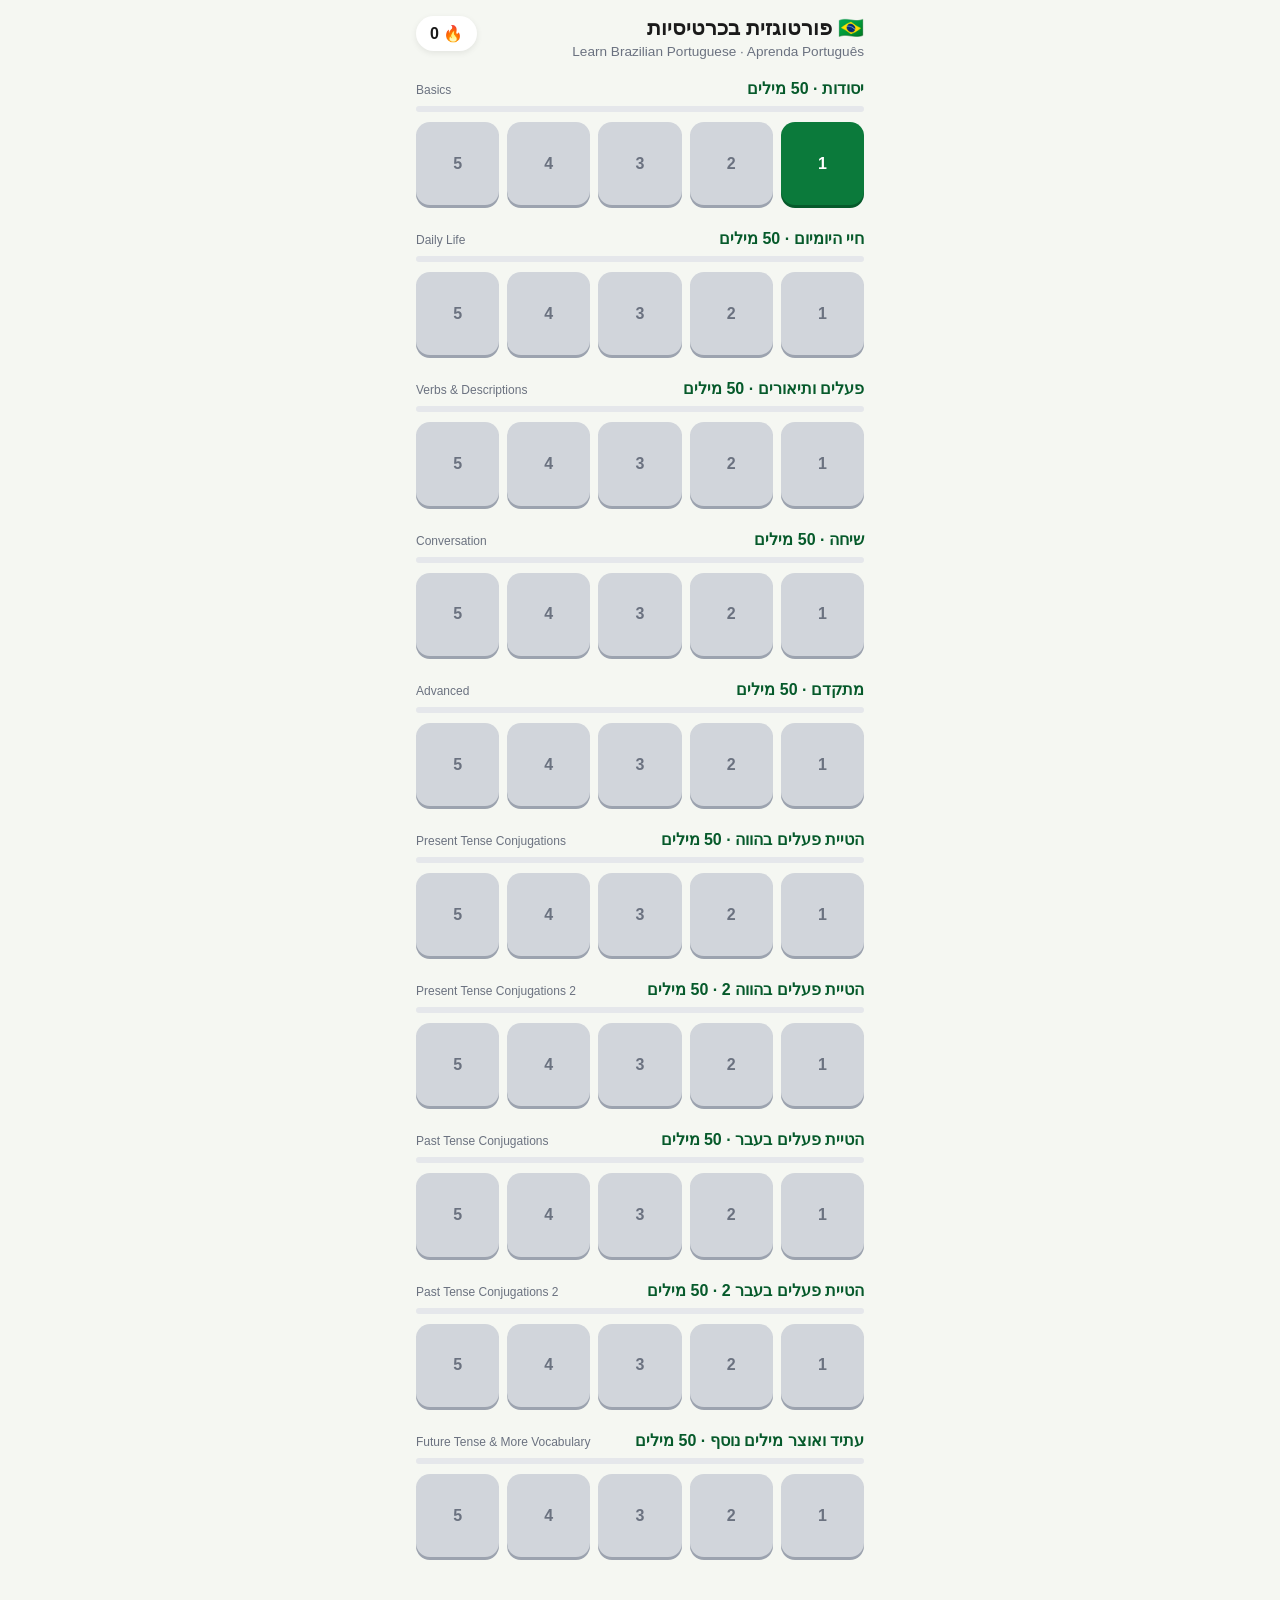
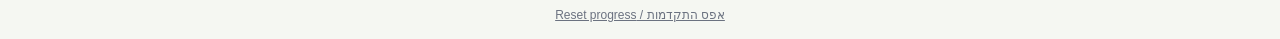
==== index.html @ 46af96eb "Add files via upload" ====
<!DOCTYPE html>
<html lang="he" dir="rtl">
<head>
<meta charset="UTF-8" />
<meta name="viewport" content="width=device-width, initial-scale=1, viewport-fit=cover, maximum-scale=1, user-scalable=no" />
<title>פורטוגזית בכרטיסיות | Português em Flashcards</title>

<!-- PWA / iPhone "Add to Home Screen" support -->
<meta name="apple-mobile-web-app-capable" content="yes" />
<meta name="apple-mobile-web-app-status-bar-style" content="black-translucent" />
<meta name="apple-mobile-web-app-title" content="Português" />
<meta name="theme-color" content="#0b7a3b" />
<link rel="manifest" href="manifest.json" />
<link rel="apple-touch-icon" href="icons/icon-192.png" />
<link rel="icon" href="icons/icon-192.png" />

<link rel="stylesheet" href="style.css" />
</head>
<body>

<div id="app">

  <!-- ===================== HOME SCREEN ===================== -->
  <section id="screen-home" class="screen active">
    <header class="home-header">
      <div class="home-title">
        <h1>🇧🇷 פורטוגזית בכרטיסיות</h1>
        <p class="subtitle">Learn Brazilian Portuguese · Aprenda Português</p>
      </div>
      <div class="streak-badge" id="streak-badge" title="רצף ימי לימוד / Study streak">
        🔥 <span id="streak-count">0</span>
      </div>
    </header>

    <div id="levels-container"></div>

    <footer class="home-footer">
      <button id="reset-progress-btn" class="link-btn">אפס התקדמות / Reset progress</button>
    </footer>
  </section>

  <!-- ===================== LESSON SCREEN ===================== -->
  <section id="screen-lesson" class="screen">
    <header class="lesson-header">
      <button id="back-btn" class="icon-btn" aria-label="חזרה / Back">←</button>
      <div class="lesson-progress-wrap">
        <div class="lesson-progress-bar"><div id="lesson-progress-fill"></div></div>
        <span id="card-counter">1 / 10</span>
      </div>
      <button id="replay-audio-btn" class="icon-btn" aria-label="השמע / Play">🔊</button>
    </header>

    <div class="card-stage">
      <div id="flashcard" class="flashcard">
        <div class="flashcard-face flashcard-front">
          <div class="pt-word" id="pt-word" dir="ltr"></div>
          <div class="tap-hint">הקש כדי לראות תרגום · tap to flip</div>
        </div>
        <div class="flashcard-face flashcard-back">
          <div class="back-he" id="back-he"></div>
          <div class="back-en" id="back-en" dir="ltr"></div>
          <div class="back-pt" id="back-pt" dir="ltr"></div>
        </div>
      </div>
    </div>

    <div class="lesson-controls">
      <button id="prev-card-btn" class="nav-btn">◁ הקודם</button>
      <button id="next-card-btn" class="nav-btn primary">הבא ▷</button>
    </div>
  </section>

  <!-- ===================== LESSON COMPLETE SCREEN ===================== -->
  <section id="screen-complete" class="screen">
    <div class="complete-box">
      <div class="complete-emoji">🎉</div>
      <h2>כל הכבוד! / Great job!</h2>
      <p id="complete-lesson-title"></p>
      <button id="complete-repeat-btn" class="nav-btn">חזור על השלב / Repeat</button>
      <button id="complete-continue-btn" class="nav-btn primary">המשך / Continue</button>
    </div>
  </section>

</div>

<script src="data.js"></script>
<script src="app.js"></script>
</body>
</html>
---- style.css ----
:root {
  --green: #0b7a3b;
  --green-dark: #065a2b;
  --yellow: #f6c90e;
  --blue: #1e3a8a;
  --bg: #f5f7f2;
  --card-bg: #ffffff;
  --text: #1a1a1a;
  --muted: #6b7280;
  --radius: 18px;
  --safe-top: env(safe-area-inset-top, 0px);
  --safe-bottom: env(safe-area-inset-bottom, 0px);
}

* { box-sizing: border-box; -webkit-tap-highlight-color: transparent; }

html, body {
  margin: 0;
  padding: 0;
  background: var(--bg);
  color: var(--text);
  font-family: -apple-system, BlinkMacSystemFont, "Segoe UI", Arial, sans-serif;
  overscroll-behavior-y: none;
  height: 100%;
}

#app {
  max-width: 480px;
  margin: 0 auto;
  min-height: 100vh;
  display: flex;
  flex-direction: column;
  position: relative;
}

.screen {
  display: none;
  flex: 1;
  flex-direction: column;
  padding: calc(16px + var(--safe-top)) 16px calc(16px + var(--safe-bottom));
  min-height: 100vh;
}
.screen.active { display: flex; }

/* ---------- HOME ---------- */
.home-header {
  display: flex;
  justify-content: space-between;
  align-items: flex-start;
  gap: 12px;
  margin-bottom: 20px;
}
.home-title h1 { font-size: 1.3rem; margin: 0 0 4px; }
.subtitle { margin: 0; color: var(--muted); font-size: 0.85rem; direction: ltr; text-align: right; }

.streak-badge {
  background: var(--card-bg);
  border-radius: 999px;
  padding: 8px 14px;
  font-weight: 700;
  box-shadow: 0 2px 6px rgba(0,0,0,0.08);
  white-space: nowrap;
}

.level-block { margin-bottom: 24px; }
.level-title {
  font-size: 1rem;
  font-weight: 700;
  color: var(--green-dark);
  margin-bottom: 8px;
  display: flex;
  justify-content: space-between;
  align-items: baseline;
}
.level-title .level-sub { font-size: 0.75rem; color: var(--muted); font-weight: 400; direction: ltr; }

.level-progress-track {
  height: 6px;
  background: #e5e7eb;
  border-radius: 4px;
  margin-bottom: 10px;
  overflow: hidden;
}
.level-progress-fill {
  height: 100%;
  background: var(--green);
  border-radius: 4px;
  transition: width .3s ease;
}

.lesson-grid {
  display: grid;
  grid-template-columns: repeat(5, 1fr);
  gap: 8px;
}

.lesson-chip {
  aspect-ratio: 1;
  border-radius: 14px;
  border: none;
  display: flex;
  flex-direction: column;
  align-items: center;
  justify-content: center;
  font-size: 0.7rem;
  font-weight: 700;
  color: white;
  background: var(--green);
  box-shadow: 0 3px 0 var(--green-dark);
  cursor: pointer;
  padding: 2px;
  line-height: 1.1;
}
.lesson-chip .chip-num { font-size: 1rem; }
.lesson-chip.locked {
  background: #d1d5db;
  box-shadow: 0 3px 0 #9ca3af;
  color: #6b7280;
  cursor: not-allowed;
}
.lesson-chip.done {
  background: var(--yellow);
  box-shadow: 0 3px 0 #b8960b;
  color: #3a2e00;
}
.lesson-chip:active:not(.locked) { transform: translateY(2px); box-shadow: none; }

.home-footer { margin-top: auto; text-align: center; padding-top: 24px; }
.link-btn {
  background: none;
  border: none;
  color: var(--muted);
  font-size: 0.75rem;
  text-decoration: underline;
  cursor: pointer;
}

/* ---------- LESSON ---------- */
.lesson-header {
  display: flex;
  align-items: center;
  gap: 10px;
  margin-bottom: 20px;
}
.icon-btn {
  background: var(--card-bg);
  border: none;
  border-radius: 50%;
  width: 42px;
  height: 42px;
  font-size: 1.1rem;
  box-shadow: 0 2px 6px rgba(0,0,0,0.08);
  cursor: pointer;
  flex-shrink: 0;
}
.lesson-progress-wrap { flex: 1; display: flex; flex-direction: column; align-items: center; gap: 4px; }
.lesson-progress-bar { width: 100%; height: 8px; background: #e5e7eb; border-radius: 4px; overflow: hidden; }
#lesson-progress-fill { height: 100%; width: 10%; background: var(--green); transition: width .25s ease; }
#card-counter { font-size: 0.75rem; color: var(--muted); direction: ltr; }

.card-stage {
  flex: 1;
  display: flex;
  align-items: center;
  justify-content: center;
  perspective: 1200px;
  padding: 10px 0;
}

.flashcard {
  width: 100%;
  max-width: 360px;
  height: 380px;
  position: relative;
  transform-style: preserve-3d;
  transition: transform .5s cubic-bezier(.4,.2,.2,1);
  cursor: pointer;
}
.flashcard.flipped { transform: rotateY(180deg); }

.flashcard-face {
  position: absolute;
  inset: 0;
  border-radius: var(--radius);
  backface-visibility: hidden;
  display: flex;
  flex-direction: column;
  align-items: center;
  justify-content: center;
  padding: 24px;
  box-shadow: 0 8px 20px rgba(0,0,0,0.12);
  text-align: center;
}
.flashcard-front {
  background: linear-gradient(160deg, var(--green) 0%, var(--green-dark) 100%);
  color: white;
}
.flashcard-back {
  background: var(--card-bg);
  color: var(--text);
  transform: rotateY(180deg);
  gap: 10px;
}

.pt-word { font-size: 2rem; font-weight: 800; line-height: 1.25; }
.tap-hint { margin-top: 18px; font-size: 0.75rem; opacity: 0.85; direction: ltr; }

.back-he { font-size: 1.7rem; font-weight: 800; }
.back-en { font-size: 1.05rem; color: var(--muted); }
.back-pt { font-size: 0.95rem; color: var(--green-dark); font-weight: 600; margin-top: 6px; }

.lesson-controls {
  display: flex;
  gap: 10px;
  margin-top: 16px;
}
.nav-btn {
  flex: 1;
  padding: 14px;
  border-radius: 14px;
  border: none;
  font-size: 0.95rem;
  font-weight: 700;
  background: #e5e7eb;
  color: var(--text);
  cursor: pointer;
}
.nav-btn.primary {
  background: var(--green);
  color: white;
  box-shadow: 0 3px 0 var(--green-dark);
}
.nav-btn:active { transform: translateY(1px); }
.nav-btn:disabled { opacity: 0.4; cursor: not-allowed; }

/* ---------- COMPLETE ---------- */
#screen-complete { align-items: center; justify-content: center; }
.complete-box { text-align: center; max-width: 320px; margin: 0 auto; }
.complete-emoji { font-size: 4rem; margin-bottom: 10px; }
.complete-box h2 { margin: 0 0 8px; }
#complete-lesson-title { color: var(--muted); margin-bottom: 24px; }
.complete-box .nav-btn { display: block; width: 100%; margin-bottom: 10px; }
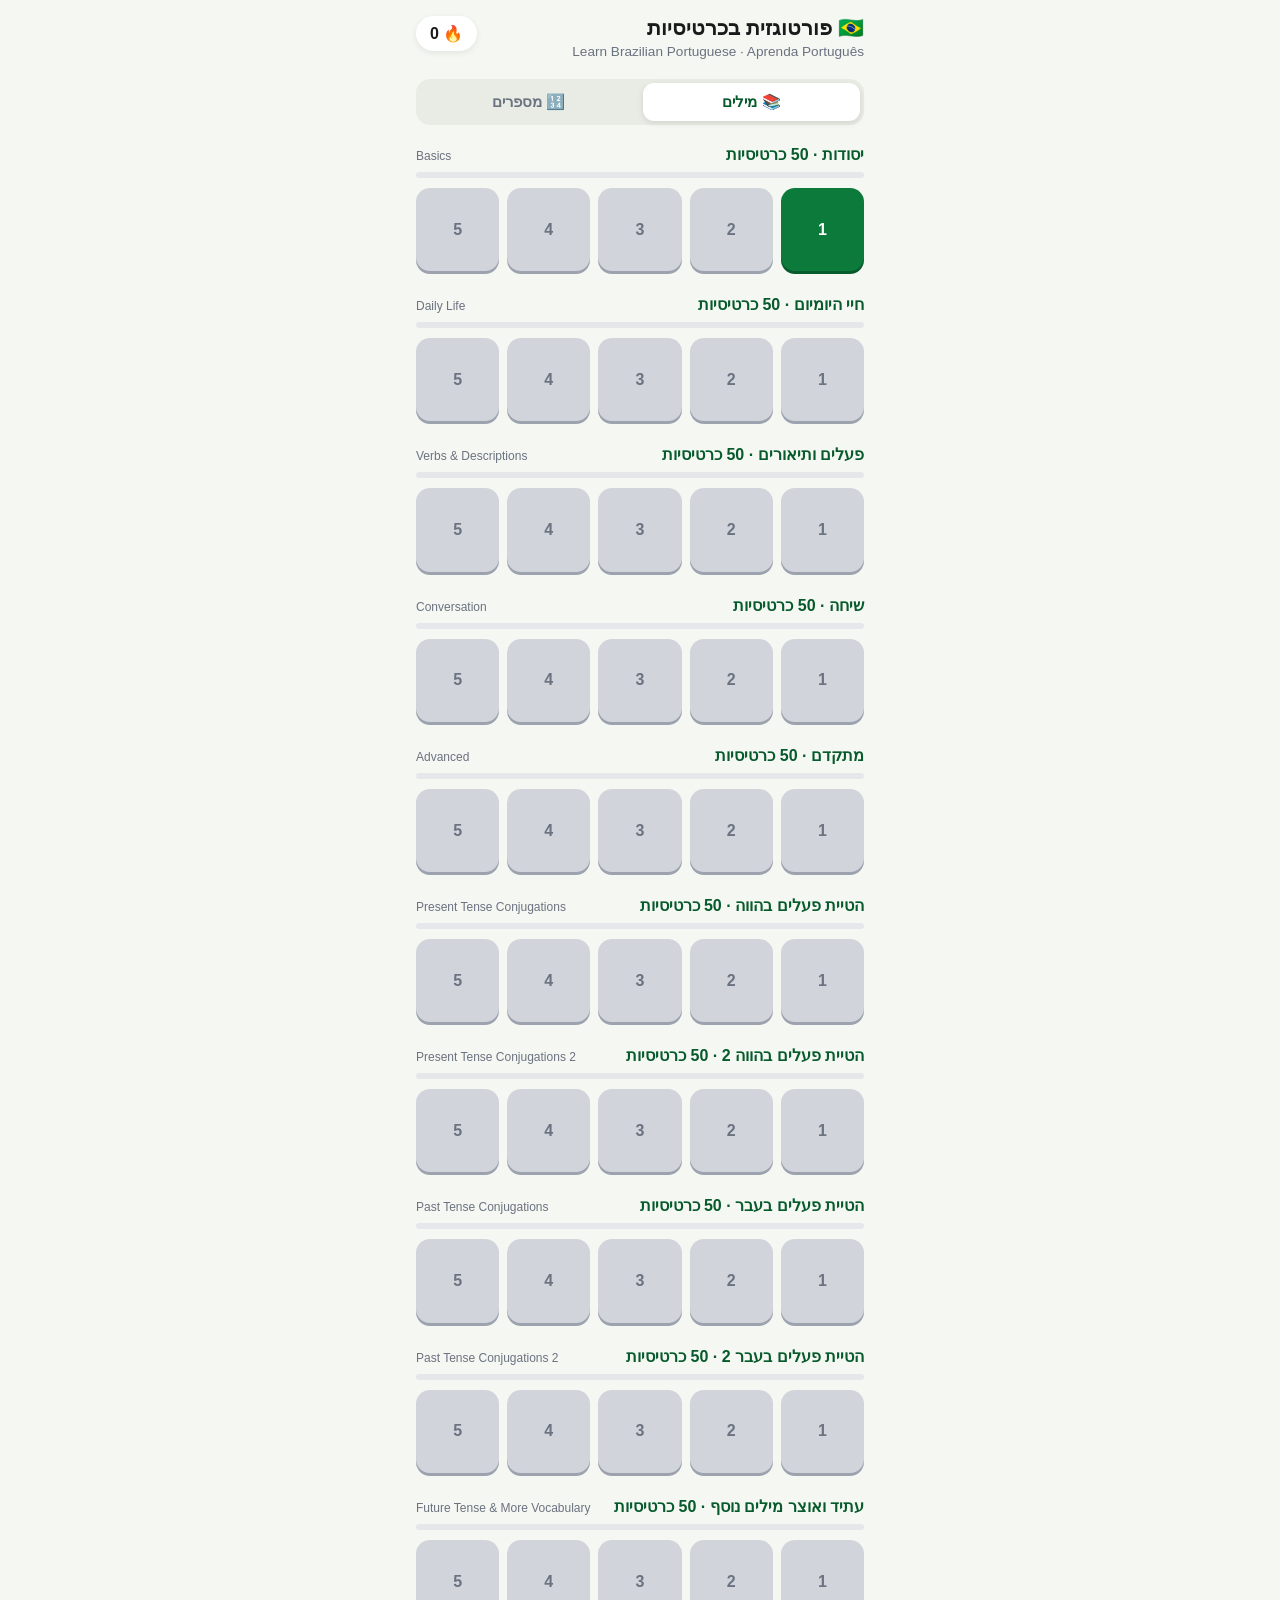
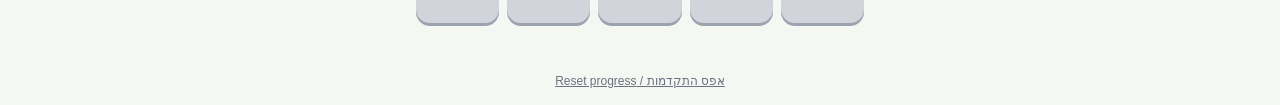
==== commit 1017ecea: "Add files via upload" ====
--- a/index.html
+++ b/index.html
@@ -31,6 +31,8 @@
         🔥 <span id="streak-count">0</span>
       </div>
     </header>
+
+    <div id="category-tabs" class="category-tabs"></div>
 
     <div id="levels-container"></div>
 
--- a/style.css
+++ b/style.css
@@ -62,6 +62,31 @@
   white-space: nowrap;
 }
 
+.category-tabs {
+  display: flex;
+  gap: 6px;
+  background: #e9ece4;
+  border-radius: 14px;
+  padding: 4px;
+  margin-bottom: 20px;
+}
+.tab-btn {
+  flex: 1;
+  border: none;
+  background: transparent;
+  color: var(--muted);
+  font-weight: 700;
+  font-size: 0.95rem;
+  padding: 10px 0;
+  border-radius: 11px;
+  cursor: pointer;
+}
+.tab-btn.active {
+  background: var(--card-bg);
+  color: var(--green-dark);
+  box-shadow: 0 2px 6px rgba(0,0,0,0.1);
+}
+
 .level-block { margin-bottom: 24px; }
 .level-title {
   font-size: 1rem;
@@ -177,6 +202,7 @@
   cursor: pointer;
 }
 .flashcard.flipped { transform: rotateY(180deg); }
+.flashcard.no-anim { transition: none; }
 
 .flashcard-face {
   position: absolute;
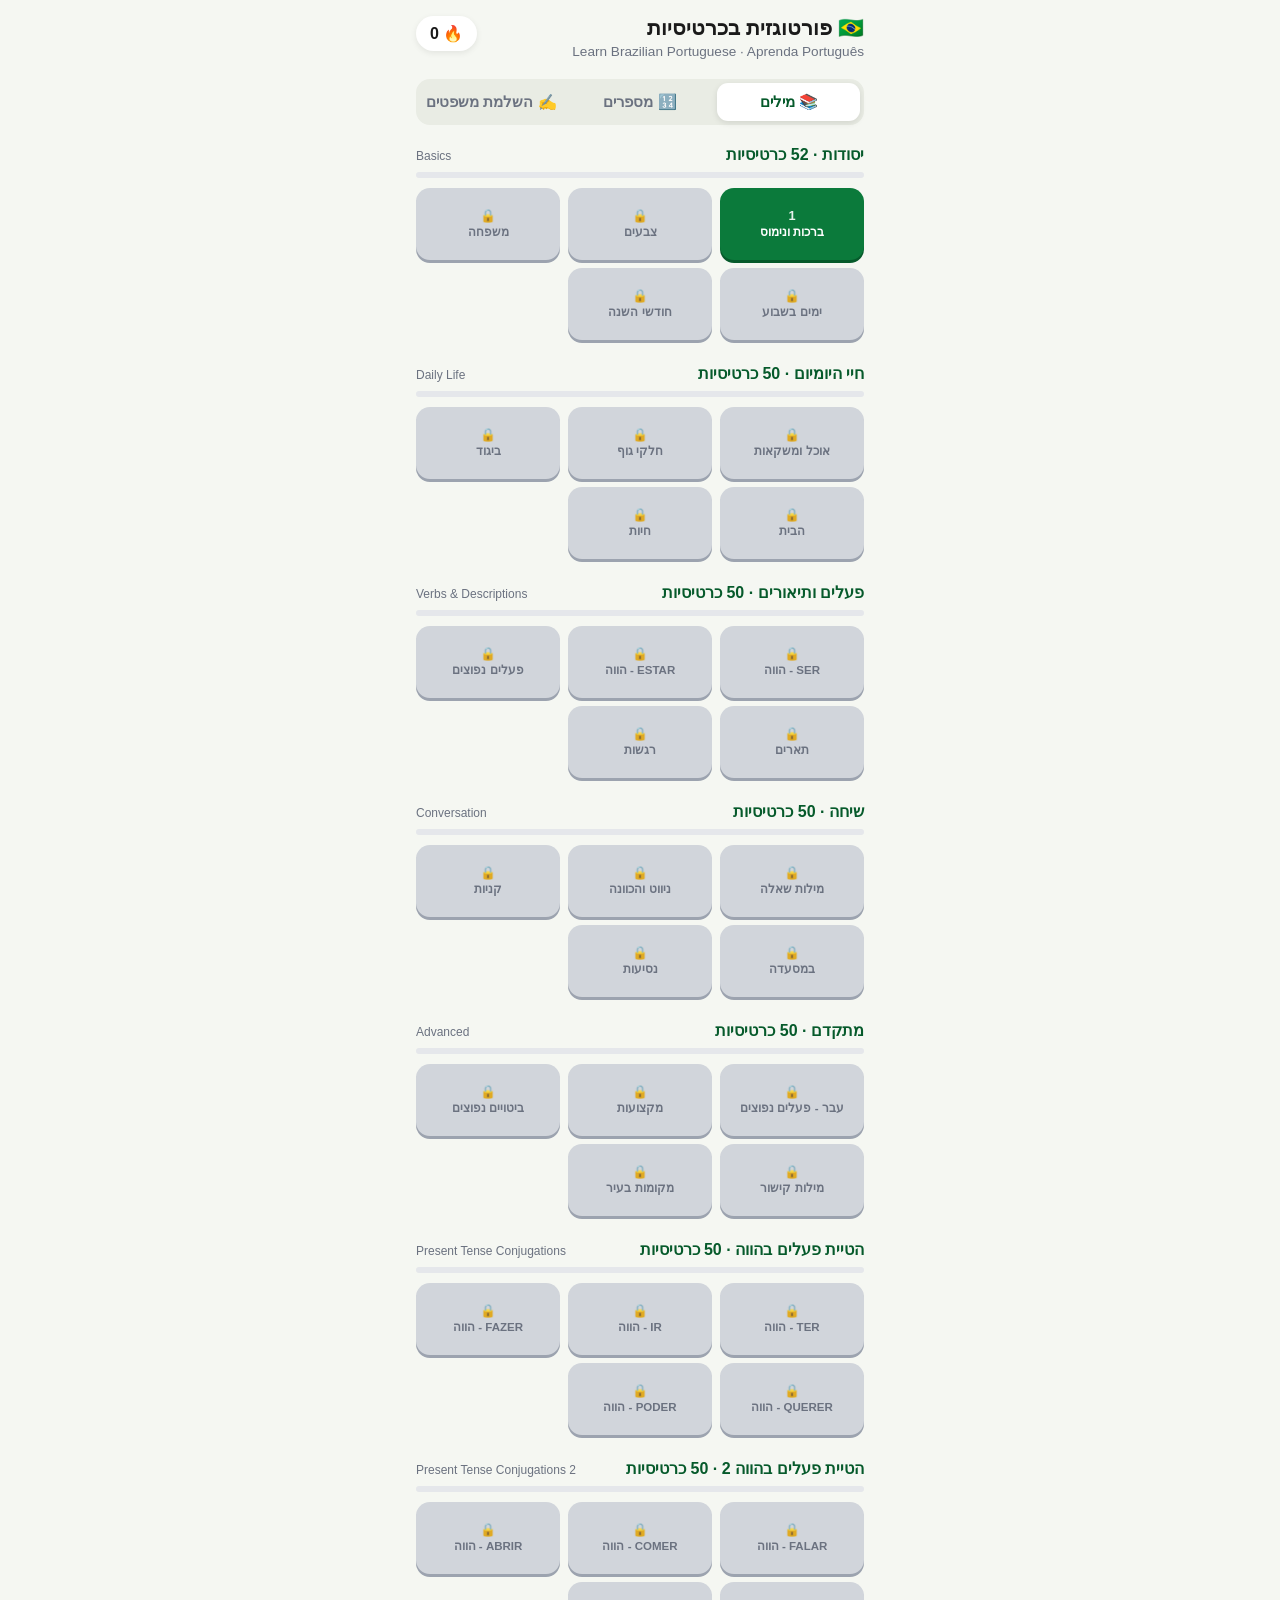
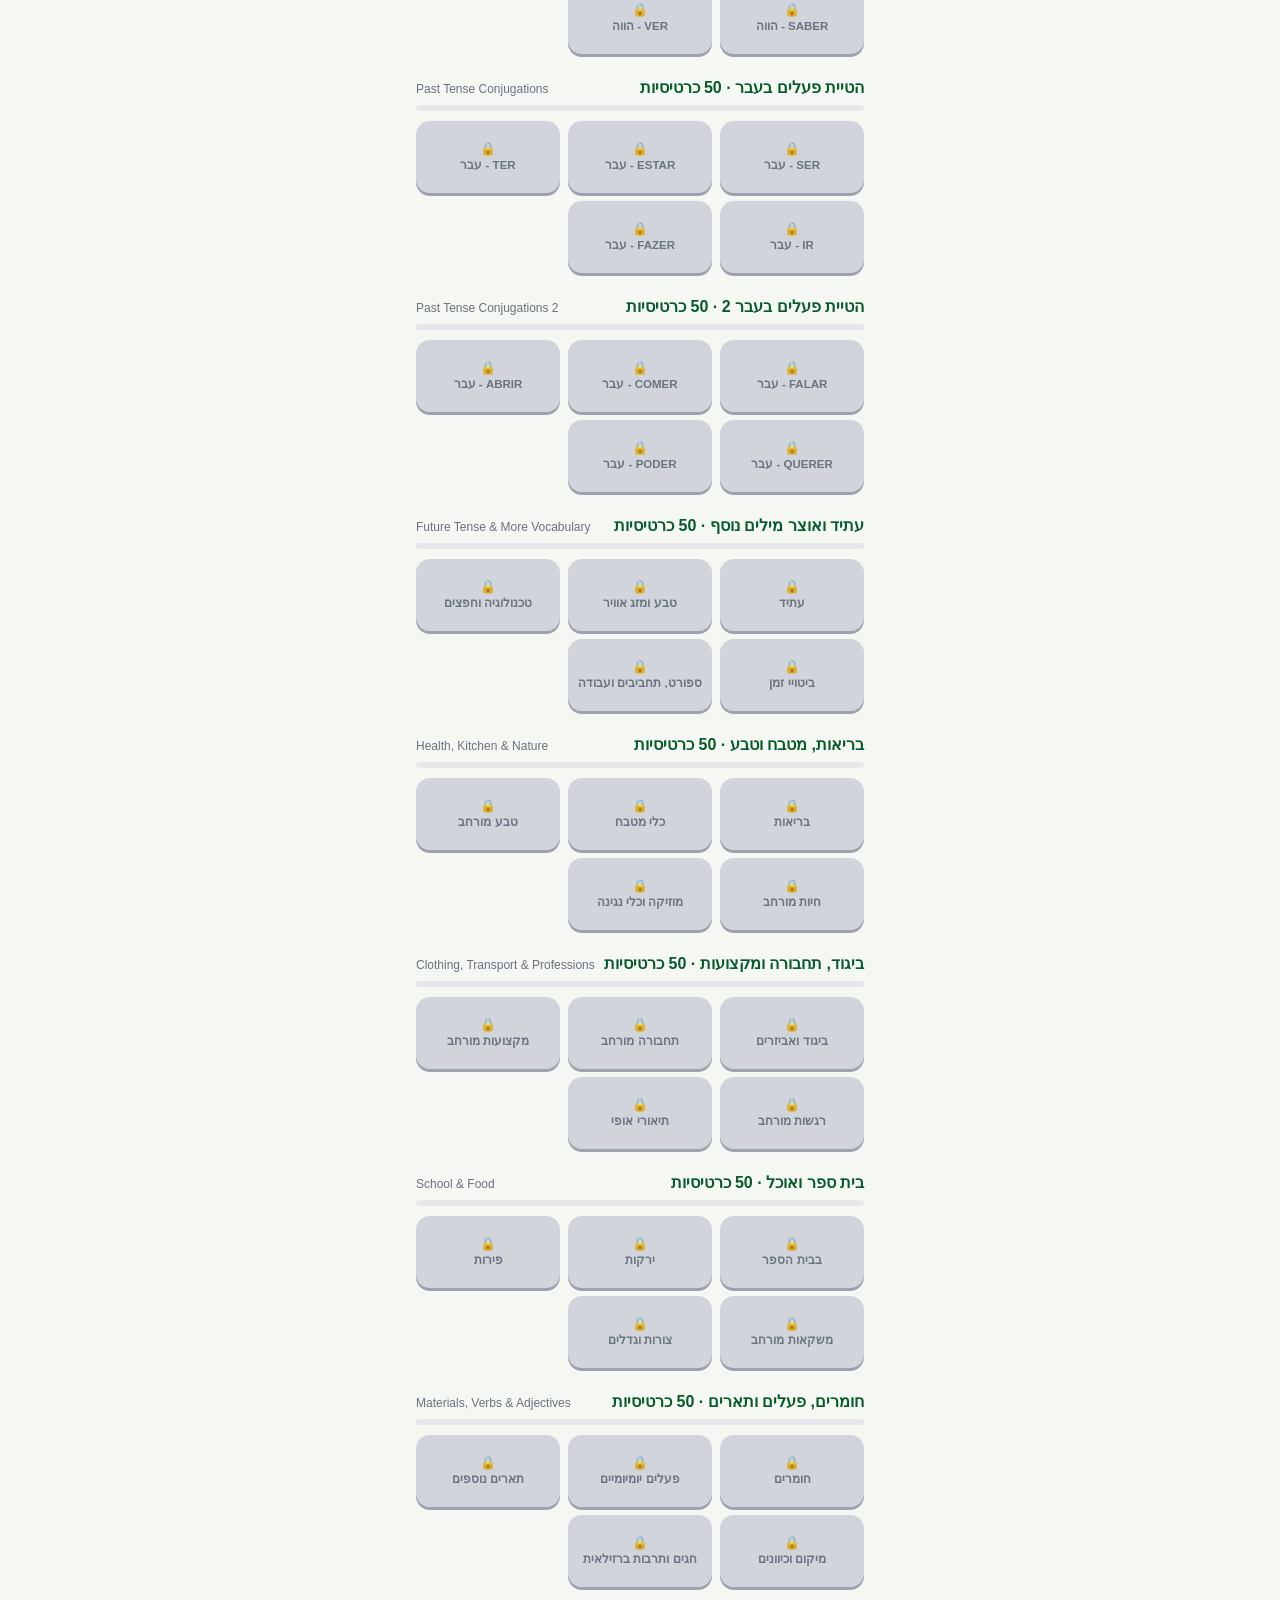
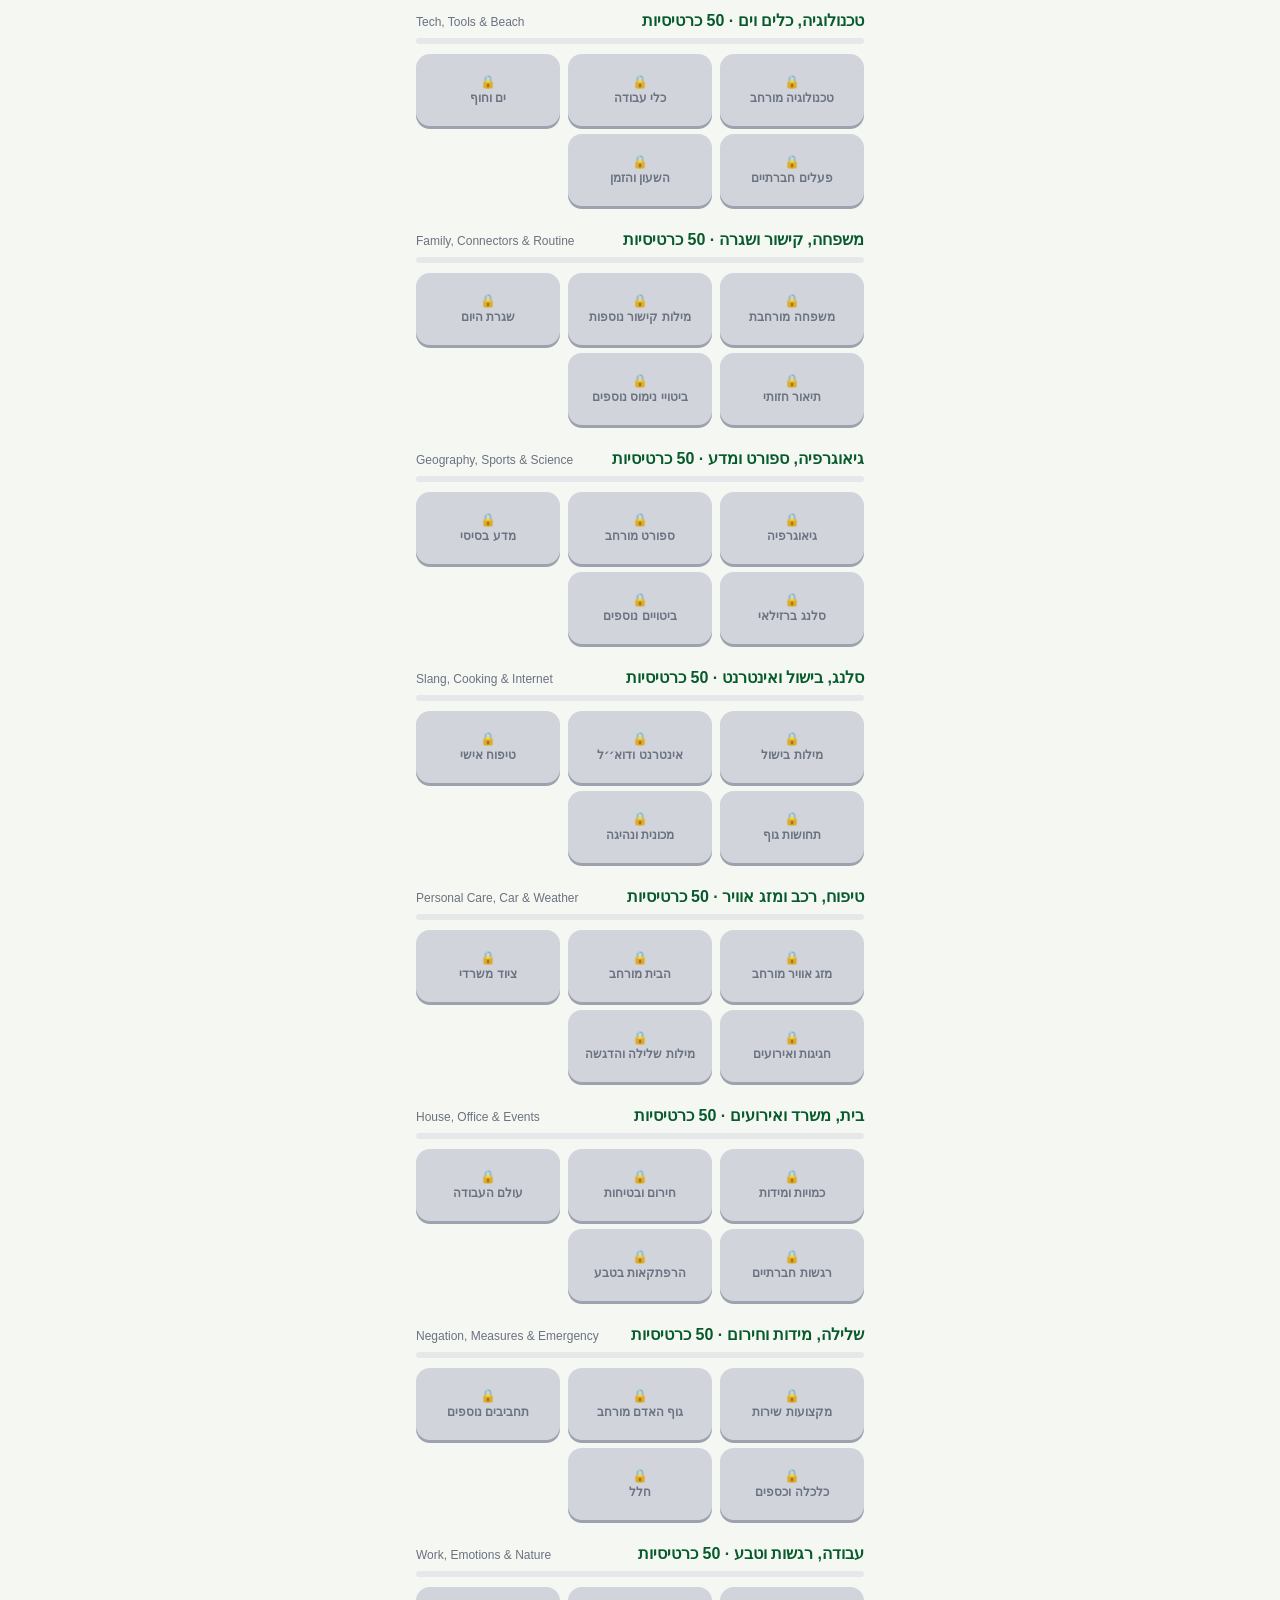
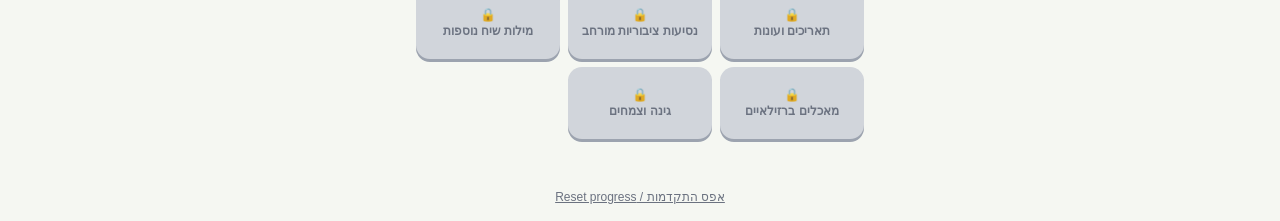
==== commit 3b32d510: "Add files via upload" ====
--- a/index.html
+++ b/index.html
@@ -78,6 +78,10 @@
       <div class="complete-emoji">🎉</div>
       <h2>כל הכבוד! / Great job!</h2>
       <p id="complete-lesson-title"></p>
+      <label class="review-toggle">
+        <input type="checkbox" id="mark-review-checkbox" />
+        <span>היו מילים שלא ידעתי — סמן לי לחזור לשלב הזה</span>
+      </label>
       <button id="complete-repeat-btn" class="nav-btn">חזור על השלב / Repeat</button>
       <button id="complete-continue-btn" class="nav-btn primary">המשך / Continue</button>
     </div>
--- a/style.css
+++ b/style.css
@@ -115,28 +115,33 @@
 
 .lesson-grid {
   display: grid;
-  grid-template-columns: repeat(5, 1fr);
+  grid-template-columns: repeat(3, 1fr);
   gap: 8px;
 }
 
 .lesson-chip {
-  aspect-ratio: 1;
+  min-height: 72px;
   border-radius: 14px;
   border: none;
   display: flex;
   flex-direction: column;
   align-items: center;
   justify-content: center;
-  font-size: 0.7rem;
+  gap: 3px;
   font-weight: 700;
   color: white;
   background: var(--green);
   box-shadow: 0 3px 0 var(--green-dark);
   cursor: pointer;
-  padding: 2px;
-  line-height: 1.1;
-}
-.lesson-chip .chip-num { font-size: 1rem; }
+  padding: 8px 4px;
+  line-height: 1.15;
+}
+.lesson-chip .chip-num { font-size: 0.8rem; opacity: 0.9; }
+.lesson-chip .chip-topic {
+  font-size: 0.72rem;
+  text-align: center;
+  word-break: break-word;
+}
 .lesson-chip.locked {
   background: #d1d5db;
   box-shadow: 0 3px 0 #9ca3af;
@@ -147,6 +152,11 @@
   background: var(--yellow);
   box-shadow: 0 3px 0 #b8960b;
   color: #3a2e00;
+}
+.lesson-chip.done.needs-review {
+  background: #f59e0b;
+  box-shadow: 0 3px 0 #b45309;
+  color: white;
 }
 .lesson-chip:active:not(.locked) { transform: translateY(2px); box-shadow: none; }
 
@@ -264,5 +274,21 @@
 .complete-box { text-align: center; max-width: 320px; margin: 0 auto; }
 .complete-emoji { font-size: 4rem; margin-bottom: 10px; }
 .complete-box h2 { margin: 0 0 8px; }
-#complete-lesson-title { color: var(--muted); margin-bottom: 24px; }
+#complete-lesson-title { color: var(--muted); margin-bottom: 16px; }
 .complete-box .nav-btn { display: block; width: 100%; margin-bottom: 10px; }
+
+.review-toggle {
+  display: flex;
+  align-items: center;
+  gap: 8px;
+  background: #fff7ed;
+  border: 1px solid #fed7aa;
+  border-radius: 12px;
+  padding: 12px;
+  margin-bottom: 20px;
+  text-align: right;
+  font-size: 0.85rem;
+  color: #92400e;
+  cursor: pointer;
+}
+.review-toggle input { width: 18px; height: 18px; flex-shrink: 0; accent-color: #f59e0b; }
